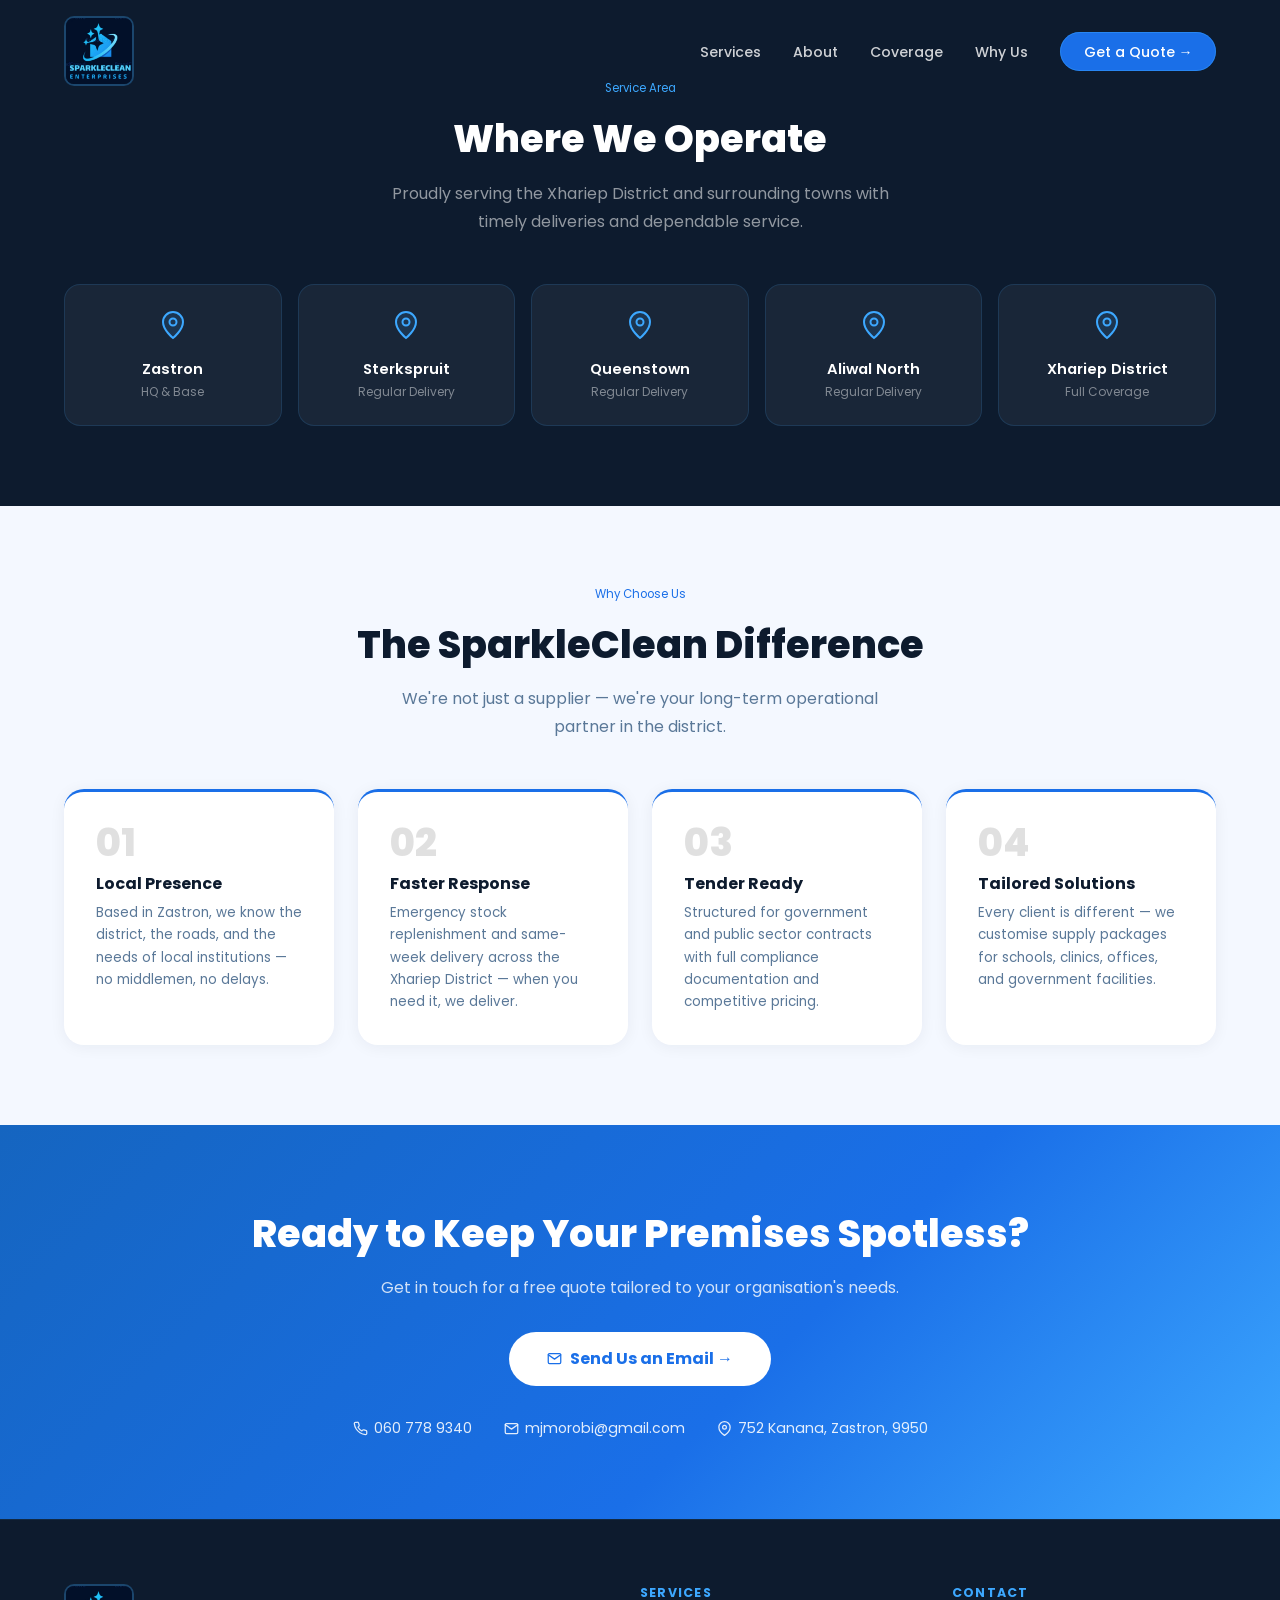
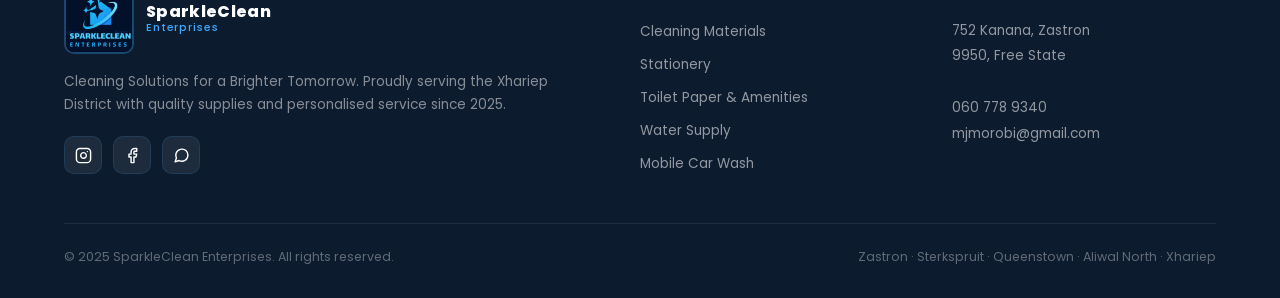
==== coverage.html @ 97148127 "update" ====
<!DOCTYPE html>
<html lang="en">
<head>
<meta charset="UTF-8"/>
<meta name="viewport" content="width=device-width, initial-scale=1.0"/>
<title>SparkleClean Enterprises – Cleaning Solutions for a Brighter Tomorrow</title>
<link href="https://fonts.googleapis.com/css2?family=Poppins:wght@300;400;500;600;700;800&display=swap" rel="stylesheet"/>
<link rel="stylesheet" href="styles.css">

</head>
<body>

<!-- ═══════════════ MODAL OVERLAY ═══════════════ -->
<div class="modal-overlay" id="modalOverlay" role="dialog" aria-modal="true" aria-labelledby="modalTitle">
  <div class="modal" id="modal">
    <div class="modal-header">
      <div class="modal-header-left">
        <p class="modal-eyebrow" id="modalEyebrow">Service Details</p>
        <h3 class="modal-title" id="modalTitle">Loading…</h3>
      </div>
      <button class="modal-close" id="modalClose" aria-label="Close">
        <svg width="16" height="16" viewBox="0 0 24 24" fill="none" stroke="currentColor" stroke-width="2.5" stroke-linecap="round"><line x1="18" y1="6" x2="6" y2="18"/><line x1="6" y1="6" x2="18" y2="18"/></svg>
      </button>
    </div>
    <p class="modal-desc" id="modalDesc"></p>
    <p class="product-list-label" id="modalProductLabel">Products Available</p>
    <div class="product-grid" id="modalProductGrid"></div>
    <div class="modal-cta">
      <p>Need a custom quote or bulk order? We'll match your requirements.</p>
      <a href="#contact" id="modalCtaLink">Get a Quote →</a>
    </div>
  </div>
</div>

<!-- ═══════════════ NAV ═══════════════ -->
<nav id="nav">
  <a href="#" class="logo">
    <img src="images/logo.png" alt="SparkleClean Enterprises Logo" class="logo-img" onerror="this.style.display='none'; this.nextElementSibling.style.display='flex';"/>
   </div>
  </a>
  <ul class="nav-links" id="navLinks">
    <li><a href="index.html#services">Services</a></li>
    <li><a href="index.html#about">About</a></li>
    <li><a href="coverage.html">Coverage</a></li>
    <li><a href="coverage.html#why">Why Us</a></li>
    <li><a href="#contact" class="nav-cta">Get a Quote →</a></li>
  </ul>
  <div class="hamburger" id="hamburger"><span></span><span></span><span></span></div>
</nav>


<!-- ═══════════════ COVERAGE ═══════════════ -->
<section id="coverage">
  <div class="center fade-up">
    <p class="section-eyebrow">Service Area</p>
    <h2>Where We Operate</h2>
    <p class="section-lead">Proudly serving the Xhariep District and surrounding towns with timely deliveries and dependable service.</p>
  </div>
  <div class="coverage-grid">
    <div class="coverage-card">
      <svg viewBox="0 0 32 32" fill="none" stroke="#3DA8FF" stroke-width="2" stroke-linecap="round" xmlns="http://www.w3.org/2000/svg"><path d="M16 3C10.5 3 6 7.5 6 13c0 8 10 16 10 16s10-8 10-16c0-5.5-4.5-10-10-10z" fill="rgba(61,168,255,0.12)"/><circle cx="16" cy="13" r="3.5"/></svg>
      <h4>Zastron</h4><p>HQ & Base</p>
    </div>
    <div class="coverage-card">
      <svg viewBox="0 0 32 32" fill="none" stroke="#3DA8FF" stroke-width="2" stroke-linecap="round" xmlns="http://www.w3.org/2000/svg"><path d="M16 3C10.5 3 6 7.5 6 13c0 8 10 16 10 16s10-8 10-16c0-5.5-4.5-10-10-10z" fill="rgba(61,168,255,0.12)"/><circle cx="16" cy="13" r="3.5"/></svg>
      <h4>Sterkspruit</h4><p>Regular Delivery</p>
    </div>
    <div class="coverage-card">
      <svg viewBox="0 0 32 32" fill="none" stroke="#3DA8FF" stroke-width="2" stroke-linecap="round" xmlns="http://www.w3.org/2000/svg"><path d="M16 3C10.5 3 6 7.5 6 13c0 8 10 16 10 16s10-8 10-16c0-5.5-4.5-10-10-10z" fill="rgba(61,168,255,0.12)"/><circle cx="16" cy="13" r="3.5"/></svg>
      <h4>Queenstown</h4><p>Regular Delivery</p>
    </div>
    <div class="coverage-card">
      <svg viewBox="0 0 32 32" fill="none" stroke="#3DA8FF" stroke-width="2" stroke-linecap="round" xmlns="http://www.w3.org/2000/svg"><path d="M16 3C10.5 3 6 7.5 6 13c0 8 10 16 10 16s10-8 10-16c0-5.5-4.5-10-10-10z" fill="rgba(61,168,255,0.12)"/><circle cx="16" cy="13" r="3.5"/></svg>
      <h4>Aliwal North</h4><p>Regular Delivery</p>
    </div>
    <div class="coverage-card">
      <svg viewBox="0 0 32 32" fill="none" stroke="#3DA8FF" stroke-width="2" stroke-linecap="round" xmlns="http://www.w3.org/2000/svg"><path d="M16 3C10.5 3 6 7.5 6 13c0 8 10 16 10 16s10-8 10-16c0-5.5-4.5-10-10-10z" fill="rgba(61,168,255,0.12)"/><circle cx="16" cy="13" r="3.5"/></svg>
      <h4>Xhariep District</h4><p>Full Coverage</p>
    </div>
  </div>
</section>


<!-- ═══════════════ WHY US ═══════════════ -->
<section id="why">
  <div class="center fade-up">
    <p class="section-eyebrow">Why Choose Us</p>
    <h2>The SparkleClean Difference</h2>
    <p class="section-lead">We're not just a supplier — we're your long-term operational partner in the district.</p>
  </div>
  <div class="why-grid">
    <div class="why-card"><div class="why-num">01</div><h3>Local Presence</h3><p>Based in Zastron, we know the district, the roads, and the needs of local institutions — no middlemen, no delays.</p></div>
    <div class="why-card"><div class="why-num">02</div><h3>Faster Response</h3><p>Emergency stock replenishment and same-week delivery across the Xhariep District — when you need it, we deliver.</p></div>
    <div class="why-card"><div class="why-num">03</div><h3>Tender Ready</h3><p>Structured for government and public sector contracts with full compliance documentation and competitive pricing.</p></div>
    <div class="why-card"><div class="why-num">04</div><h3>Tailored Solutions</h3><p>Every client is different — we customise supply packages for schools, clinics, offices, and government facilities.</p></div>
  </div>
</section>


<!-- ═══════════════ CTA BAND ═══════════════ -->
<div class="cta-band" id="contact">
  <h2>Ready to Keep Your Premises Spotless?</h2>
  <p>Get in touch for a free quote tailored to your organisation's needs.</p>
  <a href="mailto:mjmorobi@gmail.com" class="btn-white">      <svg width="15" height="15" viewBox="0 0 24 24" fill="none" stroke="currentColor" stroke-width="2" stroke-linecap="round" stroke-linejoin="round"><path d="M4 4h16c1.1 0 2 .9 2 2v12c0 1.1-.9 2-2 2H4c-1.1 0-2-.9-2-2V6c0-1.1.9-2 2-2z"/><polyline points="22,6 12,13 2,6"/></svg>
 Send Us an Email →</a>
  <div class="cta-contacts">
    <div class="cta-contact">
      <svg width="15" height="15" viewBox="0 0 24 24" fill="none" stroke="currentColor" stroke-width="2" stroke-linecap="round" stroke-linejoin="round"><path d="M22 16.92v3a2 2 0 01-2.18 2 19.79 19.79 0 01-8.63-3.07 19.5 19.5 0 01-6-6 19.79 19.79 0 01-3.07-8.67A2 2 0 014.11 2h3a2 2 0 012 1.72 12.84 12.84 0 00.7 2.81 2 2 0 01-.45 2.11L8.09 9.91a16 16 0 006 6l1.27-1.27a2 2 0 012.11-.45 12.84 12.84 0 002.81.7A2 2 0 0122 16.92z"/></svg>
      060 778 9340
    </div>
    <div class="cta-contact">
      <svg width="15" height="15" viewBox="0 0 24 24" fill="none" stroke="currentColor" stroke-width="2" stroke-linecap="round" stroke-linejoin="round"><path d="M4 4h16c1.1 0 2 .9 2 2v12c0 1.1-.9 2-2 2H4c-1.1 0-2-.9-2-2V6c0-1.1.9-2 2-2z"/><polyline points="22,6 12,13 2,6"/></svg>
      mjmorobi@gmail.com
    </div>
    <div class="cta-contact">
      <svg width="15" height="15" viewBox="0 0 24 24" fill="none" stroke="currentColor" stroke-width="2" stroke-linecap="round" stroke-linejoin="round"><path d="M21 10c0 7-9 13-9 13s-9-6-9-13a9 9 0 0118 0z"/><circle cx="12" cy="10" r="3"/></svg>
      752 Kanana, Zastron, 9950
    </div>
  </div>
</div>


<!-- ═══════════════ FOOTER ═══════════════ -->
<footer>
  <div class="footer-grid">
    <div class="footer-brand">
      <a href="#" class="logo">
        <img src="images/logo.png" alt="SparkleClean" class="logo-img" onerror="this.style.display='none'"/>
        <div class="logo-text">SparkleClean<span>Enterprises</span></div>
      </a>
      <p>Cleaning Solutions for a Brighter Tomorrow. Proudly serving the Xhariep District with quality supplies and personalised service since 2025.</p>
      <div class="socials">
        <a href="https://www.instagram.com/sparklecleansa/" target="_blank" rel="noopener" class="social-link" aria-label="Instagram">
          <svg viewBox="0 0 24 24" fill="none" stroke="white" stroke-width="2" stroke-linecap="round" stroke-linejoin="round"><rect x="2" y="2" width="20" height="20" rx="5" ry="5"/><path d="M16 11.37A4 4 0 1112.63 8 4 4 0 0116 11.37z"/><line x1="17.5" y1="6.5" x2="17.51" y2="6.5"/></svg>
        </a>
        <a href="https://www.facebook.com/profile.php?id=61588745623672" target="_blank" rel="noopener" class="social-link" aria-label="Facebook">
          <svg viewBox="0 0 24 24" fill="none" stroke="white" stroke-width="2" stroke-linecap="round" stroke-linejoin="round"><path d="M18 2h-3a5 5 0 00-5 5v3H7v4h3v8h4v-8h3l1-4h-4V7a1 1 0 011-1h3z"/></svg>
        </a>
        <a href="https://wa.me/27607789340" target="_blank" rel="noopener" class="social-link" aria-label="WhatsApp">
          <svg viewBox="0 0 24 24" fill="none" stroke="white" stroke-width="2" stroke-linecap="round" stroke-linejoin="round"><path d="M21 11.5a8.38 8.38 0 01-.9 3.8 8.5 8.5 0 01-7.6 4.7 8.38 8.38 0 01-3.8-.9L3 21l1.9-5.7a8.38 8.38 0 01-.9-3.8 8.5 8.5 0 014.7-7.6 8.38 8.38 0 013.8-.9h.5a8.48 8.48 0 018 8v.5z"/></svg>
        </a>
      </div>
    </div>

    <div class="footer-col">
      <h4>Services</h4>
      <ul>
        <li><a href="#services">Cleaning Materials</a></li>
        <li><a href="#services">Stationery</a></li>
        <li><a href="#services">Toilet Paper & Amenities</a></li>
        <li><a href="#services">Water Supply</a></li>
        <li><a href="#services">Mobile Car Wash</a></li>
      </ul>
    </div>

    <div class="footer-col">
      <h4>Contact</h4>
      <address>
        752 Kanana, Zastron<br>
        9950, Free State<br><br>
        <a href="tel:+27607789340">060 778 9340</a><br>
        <a href="mailto:mjmorobi@gmail.com">mjmorobi@gmail.com</a>
      </address>
    </div>
  </div>

  <div class="footer-bottom">
    <p>© 2025 SparkleClean Enterprises. All rights reserved.</p>
    <p>Zastron · Sterkspruit · Queenstown · Aliwal North · Xhariep</p>
  </div>
</footer>

<script src="script.js"></script>
</body>
</html>
---- styles.css ----
*, *::before, *::after { box-sizing: border-box; margin: 0; padding: 0; }

  :root {
    --navy:    #0D1B2E;
    --blue:    #1565C0;
    --royal:   #1A6FE8;
    --electric:#3DA8FF;
    --white:   #FFFFFF;
    --offwhite:#F4F8FF;
    --muted:   #5a7898;
  }

  html { scroll-behavior: smooth; }
  body { font-family: 'Poppins', sans-serif; color: var(--navy); background: var(--white); overflow-x: hidden; }

  /* ── NAV ── */
  nav {
    position: fixed; top: 0; left: 0; right: 0; z-index: 100;
    padding: 1rem 5%;
    display: flex; align-items: center; justify-content: space-between;
    transition: background 0.4s, box-shadow 0.4s;
  }
  nav.scrolled { background: var(--navy); box-shadow: 0 2px 24px rgba(0,0,0,0.3); }

  .logo { display: flex; align-items: center; gap: 12px; text-decoration: none; }
  .logo-img {
    width: 70px; height: 70px; border-radius: 10px; object-fit: contain;
    background: var(--navy);
    border: 2px solid rgba(61,168,255,0.3);
  }
  .logo-text { font-size: 1rem; font-weight: 800; color: var(--white); line-height: 1.15; letter-spacing: 0.02em; }
  .logo-text span { display: block; font-size: 0.68rem; font-weight: 500; color: var(--electric); letter-spacing: 0.08em; }

  .nav-links { display: flex; align-items: center; gap: 2rem; list-style: none; }
  .nav-links a { text-decoration: none; font-size: 0.88rem; font-weight: 500; color: rgba(255,255,255,0.8); transition: color 0.2s; }
  .nav-links a:hover { color: var(--electric); }
  .nav-cta {
    background: var(--royal); color: var(--white) !important;
    padding: 0.55rem 1.4rem; border-radius: 50px;
    transition: transform 0.2s, background 0.2s !important;
    border: 1px solid rgba(61,168,255,0.4);
  }
  .nav-cta:hover { transform: translateY(-2px); background: #1457b8 !important; }

  .hamburger { display: none; flex-direction: column; gap: 5px; cursor: pointer; }
  .hamburger span { width: 24px; height: 2px; background: var(--white); border-radius: 2px; }

  /* ── HERO ── */
  .hero {
    min-height: 100vh;
    background: var(--navy);
    display: grid; grid-template-columns: 1fr 1fr; align-items: center;
    padding: 7rem 5% 4rem;
    position: relative; overflow: visible;
    gap: 3rem;
  }
  .hero::before {
    content: '';
    position: absolute; top: -10%; left: -10%;
    width: 70%; height: 120%;
    background: radial-gradient(ellipse at center, rgba(26,111,232,0.18) 0%, transparent 70%);
    pointer-events: none;
  }
  .hero::after {
    content: '';
    position: absolute; bottom: -20%; right: -5%;
    width: 50%; height: 80%;
    background: radial-gradient(ellipse at center, rgba(61,168,255,0.1) 0%, transparent 70%);
    pointer-events: none;
  }

  .hero-content { position: relative; z-index: 2; }
 .hero-divider {
  display: flex;
  align-items: center;
  gap: 12px;
  margin-bottom: 1.5rem;

  font-size: 0.75rem;
  font-weight: 600;
  letter-spacing: 0.15em;
  text-transform: uppercase;
  color: var(--electric);
}

/* Left + Right lines */
.hero-divider::before,
.hero-divider::after {
  content: '';
  flex: 1;
  height: 1px;
  background: linear-gradient(
    to right,
    transparent,
    rgba(61,168,255,0.5),
    transparent
  );
}

  h1 { font-size: clamp(2.2rem, 4.5vw, 3.6rem); font-weight: 800; color: var(--white); line-height: 1.1; margin-bottom: 1.2rem; }
  h1 em { font-style: normal; color: var(--electric); }

  .hero-sub { font-size: 1rem; color: rgba(255,255,255,0.65); line-height: 1.8; margin-bottom: 2rem; max-width: 480px; }

  .hero-btns { display: flex; gap: 1rem; flex-wrap: wrap; }
  .btn-primary {
    display: inline-flex; align-items: center; gap: 8px;
    background: var(--royal); color: var(--white);
    padding: 0.85rem 2rem; border-radius: 50px;
    font-weight: 600; font-size: 0.95rem; text-decoration: none;
    transition: transform 0.2s, background 0.2s, border-color 0.2s;
    border: 1px solid rgba(61,168,255,0.3);
  }
  .btn-primary:hover { transform: translateY(-3px); background: #1457b8; }
  .btn-secondary {
    display: inline-flex; align-items: center; gap: 8px;
    border: 2px solid rgba(255,255,255,0.25); color: var(--white);
    padding: 0.85rem 2rem; border-radius: 50px;
    font-weight: 600; font-size: 0.95rem; text-decoration: none;
    transition: border-color 0.2s, background 0.2s, transform 0.2s;
  }
  .btn-secondary:hover { border-color: var(--electric); background: rgba(61,168,255,0.08); transform: translateY(-2px); }
  .btn-secondary:hover { border-color: var(--electric); background: rgba(61,168,255,0.08); }

  .hero-stats {
    display: flex; gap: 2.5rem; margin-top: 3rem;
    padding-top: 2rem; border-top: 1px solid rgba(255,255,255,0.1);
  }
  .stat-num { font-size: 1.8rem; font-weight: 800; color: var(--electric); }
  .stat-label { font-size: 0.75rem; color: rgba(255,255,255,0.5); margin-top: 2px; }

  .hero-image-slot {
    position: relative; z-index: 2;
    border-radius: 24px; overflow: hidden;
    aspect-ratio: 4/5;
    background: rgba(26,111,232,0.1);
    border: none;
    display: flex; flex-direction: column; align-items: center; justify-content: center;
    gap: 1rem;
    animation: float 5s ease-in-out infinite;
  }
  @keyframes float { 0%,100%{transform:translateY(0)} 50%{transform:translateY(-10px)} }
  .hero-image-slot {
  position: relative; z-index: 2;
  width: 420px; height: 420px;
  border-radius: 50%;
  overflow: hidden;
  border: 6px solid rgba(61,168,255,0.25);
  box-shadow: 0 0 0 16px rgba(61,168,255,0.07);
  justify-self: center;
  align-self: center;
}
.hero-image-slot img {
  width: 100%; height: 100%; object-fit: cover; display: block;
}
  .placeholder-label {
    text-align: center; color: rgba(61,168,255,0.7);
    font-size: 0.78rem; font-weight: 600; letter-spacing: 0.08em; text-transform: uppercase;
  }
  .placeholder-icon { opacity: 0.4; }

  .wave { display: block; width: 100%; line-height: 0;}
.hero-wave {
  position: absolute;
  bottom: -1px;
  left: 0;
  width: 100%;
  height: 150px;
  z-index: 3;

}

  section { padding: 5rem 5%; }
.section-eyebrow {
  font-size: 0.72rem;
  color: var(--royal);
  margin-bottom: 0.8rem;
}
  h2 { font-size: clamp(1.8rem, 3vw, 2.5rem); font-weight: 800; color: var(--navy); margin-bottom: 0.8rem; }
  .section-lead { font-size: 1rem; color: var(--muted); line-height: 1.75; max-width: 540px; }
  .center { text-align: center; }
  .center .section-lead { margin-inline: auto; }

  /* ── SERVICES ── */
  #services { background: var(--offwhite); }
  .services-grid { display: grid; grid-template-columns: repeat(auto-fit, minmax(280px, 1fr)); gap: 1.5rem; margin-top: 3rem; }
  .service-card {
    background: var(--white); border-radius: 20px; padding: 2rem;
    box-shadow: 0 2px 20px rgba(13,27,46,0.06);
    transition: transform 0.3s, box-shadow 0.3s;
    opacity: 0; transform: translateY(30px);
    border: 1px solid rgba(26,111,232,0.08);
    display: flex; flex-direction: column;
  }
  .service-card.visible { animation: fadeUp 0.55s forwards; }
  @keyframes fadeUp { to { opacity:1; transform:translateY(0); } }
  .service-card:hover { transform: translateY(-6px); box-shadow: 0 12px 36px rgba(26,111,232,0.12); }

  .svc-img {
    width: 100%; aspect-ratio: 16/9; border-radius: 12px; overflow: hidden;
    background: rgba(26,111,232,0.07);
    border: none;
    display: flex; flex-direction: column; align-items: center; justify-content: center;
    margin-bottom: 1.2rem; gap: 0.5rem;
  }
  .svc-img img { width: 100%; height: 100%; object-fit: cover; display: block; }
  .svc-img img[src=""] , .svc-img img:not([src]) { display: none; }
  .svc-img-label { font-size: 0.7rem; color: rgba(26,111,232,0.5); font-weight: 600; letter-spacing: 0.08em; text-transform: uppercase; }

  .svc-icon {
    width: 48px; height: 48px; border-radius: 12px;
    background: linear-gradient(135deg, rgba(26,111,232,0.12), rgba(61,168,255,0.18));
    display: flex; align-items: center; justify-content: center;
    margin-bottom: 0.8rem;
  }
  .svc-icon svg { width: 24px; height: 24px; }
  .service-card h3 { font-size: 1rem; font-weight: 700; color: var(--navy); margin-bottom: 0.4rem; }
  .service-card p { font-size: 0.85rem; color: var(--muted); line-height: 1.65; }

  /* ── READ MORE BUTTON ── */
  .svc-card-body { flex: 1; display: flex; flex-direction: column; }
  .svc-card-body p { flex: 1; }
  .read-more-btn {
    display: inline-flex; align-items: center; gap: 6px;
    margin-top: 1.2rem;
    background: none;
    border: 1.5px solid rgba(26,111,232,0.25);
    color: var(--royal);
    font-family: 'Poppins', sans-serif;
    font-size: 0.8rem; font-weight: 600;
    padding: 0.5rem 1.1rem; border-radius: 50px;
    cursor: pointer;
    transition: background 0.2s, border-color 0.2s, color 0.2s, transform 0.2s;
    align-self: flex-start;
  }
  .read-more-btn:hover {
    background: var(--royal); color: var(--white);
    border-color: var(--royal); transform: translateY(-1px);
  }
  .read-more-btn svg { transition: transform 0.2s; }
  .read-more-btn:hover svg { transform: translateX(3px); }

  /* ── MODAL OVERLAY ── */
  .modal-overlay {
    position: fixed; inset: 0; z-index: 200;
    background: rgba(13,27,46,0.72);
    backdrop-filter: blur(6px);
    display: flex; align-items: center; justify-content: center;
    padding: 1.5rem;
    opacity: 0; pointer-events: none;
    transition: opacity 0.25s ease;
  }
  .modal-overlay.open { opacity: 1; pointer-events: all; }

  .modal {
    background: var(--white);
    border-radius: 24px;
    padding: 2.5rem;
    max-width: 640px; width: 100%;
    max-height: 85vh;
    overflow-y: auto;
    position: relative;
    transform: translateY(24px) scale(0.97);
    transition: transform 0.28s cubic-bezier(0.34,1.56,0.64,1);
    box-shadow: 0 32px 80px rgba(13,27,46,0.25);
  }
  .modal-overlay.open .modal { transform: translateY(0) scale(1); }

  .modal-header {
    display: flex; align-items: flex-start; justify-content: space-between;
    gap: 1rem; margin-bottom: 1.5rem;
    padding-bottom: 1.2rem;
    border-bottom: 1px solid rgba(26,111,232,0.1);
  }
  .modal-header-left { display: flex; flex-direction: column; gap: 4px; }
  .modal-eyebrow {
  font-size: 0.68rem;
  letter-spacing: 0.12em;
  color: var(--royal);
  margin-bottom: 0.6rem;
}
  .modal-title { font-size: 1.25rem; font-weight: 800; color: var(--navy); }

  .modal-close {
    background: rgba(26,111,232,0.07); border: none; cursor: pointer;
    width: 36px; height: 36px; border-radius: 10px;
    display: flex; align-items: center; justify-content: center;
    color: var(--muted); flex-shrink: 0;
    transition: background 0.2s, color 0.2s;
  }
  .modal-close:hover { background: var(--royal); color: var(--white); }

  .modal-desc {
    font-size: 0.875rem; color: var(--muted); line-height: 1.7;
    margin-bottom: 1.5rem;
  }

  /* Product list grid */
  .product-list-label {
    font-size: 0.7rem; font-weight: 700; letter-spacing: 0.12em;
    text-transform: uppercase; color: var(--royal);
    margin-bottom: 0.75rem;
  }
  .product-grid {
    display: grid;
    grid-template-columns: 1fr 1fr;
    gap: 0.45rem 1rem;
    margin-bottom: 1.8rem;
  }
  .product-item {
    display: flex; align-items: flex-start; gap: 8px;
    font-size: 0.8rem; color: var(--navy); line-height: 1.45;
    padding: 0.55rem 0.75rem;
    background: var(--offwhite);
    border-radius: 8px;
    border: 1px solid rgba(26,111,232,0.07);
    transition: border-color 0.15s, background 0.15s;
  }
  .product-item:hover { border-color: rgba(26,111,232,0.22); background: rgba(26,111,232,0.04); }
 .product-dot {
  min-width: 22px; height: 22px; border-radius: 50%;
  background: var(--royal); color: #fff;
  font-size: 0.65rem; font-weight: 800;
  display: flex; align-items: center; justify-content: center;
  margin-top: 1px; flex-shrink: 0;
}

  .modal-cta {
    display: flex; align-items: center; gap: 1rem; flex-wrap: wrap;
    padding-top: 1.2rem;
    border-top: 1px solid rgba(26,111,232,0.08);
  }
  .modal-cta p { font-size: 0.82rem; color: var(--muted); flex: 1; min-width: 180px; }
  .modal-cta a {
    display: inline-flex; align-items: center; gap: 6px;
    background: var(--royal); color: var(--white);
    padding: 0.6rem 1.4rem; border-radius: 50px;
    font-size: 0.82rem; font-weight: 600; text-decoration: none;
    transition: transform 0.2s, background 0.2s;
    white-space: nowrap;
  }
  .modal-cta a:hover { transform: translateY(-2px); background: #1457b8; }

  /* Scrollbar for modal */
  .modal::-webkit-scrollbar { width: 5px; }
  .modal::-webkit-scrollbar-track { background: transparent; }
  .modal::-webkit-scrollbar-thumb { background: rgba(26,111,232,0.2); border-radius: 3px; }

  /* ── ABOUT ── */
  #about { background: var(--white); }
  .about-grid { display: grid; grid-template-columns: 1fr 1fr; gap: 5rem; align-items: center; }

  .about-img-slot {
    position: relative;
    border-radius: 24px; overflow: visible;
  }
  .about-img-box {
    border-radius: 24px; overflow: hidden;
    background: rgba(26,111,232,0.07);
    border: none;
    aspect-ratio: 4/5;
    display: flex; flex-direction: column; align-items: center; justify-content: center;
    gap: 1rem;
  }
  .about-img-box img { width: 100%; height: 100%; object-fit: cover; display: block; }
  .about-badge {
    position: absolute; bottom: -1.5rem; right: -1.5rem;
    background: var(--royal); color: var(--white);
    border-radius: 16px; padding: 1.2rem 1.5rem;
    box-shadow: 0 8px 28px rgba(26,111,232,0.4); text-align: center;
  }
  .about-badge strong { display: block; font-size: 1.8rem; font-weight: 800; }
  .about-badge span { font-size: 0.75rem; opacity: 0.85; }
  .about-list { list-style: none; margin-top: 1.5rem; display: flex; flex-direction: column; gap: 0.8rem; }
  .about-list li { display: flex; align-items: flex-start; gap: 10px; font-size: 0.88rem; color: var(--muted); }
  .check {
    min-width: 22px; height: 22px; border-radius: 50%;
    background: var(--royal); color: var(--white);
    font-size: 0.65rem; font-weight: 800;
    display: flex; align-items: center; justify-content: center;
    margin-top: 1px; flex-shrink: 0;
  }

  .star-letter {
  position: relative;
  display: inline-block;
}
.star-letter::before {
  content: '✦';
  position: absolute;
  top: -0.55em;
  left: 50%;
  transform: translateX(-50%);
  font-size: 0.45em;
  color: var(--electric);
  line-height: 1;
}



  /* ── COVERAGE ── */
  #coverage { background: var(--navy); }
  #coverage h2 { color: var(--white); }
  #coverage .section-eyebrow {
  color: var(--electric);
}

#coverage .divider-eyebrow::before,
#coverage .divider-eyebrow::after {
  background: linear-gradient(
    to right,
    transparent,
    rgba(61,168,255,0.6),
    transparent
  );
}
  #coverage .section-lead { color: rgba(255,255,255,0.55); }
  .coverage-grid { display: grid; grid-template-columns: repeat(auto-fit, minmax(175px, 1fr)); gap: 1rem; margin-top: 3rem; }
  .coverage-card {
    background: rgba(255,255,255,0.05); border: 1px solid rgba(61,168,255,0.15);
    border-radius: 16px; padding: 1.5rem; text-align: center;
    transition: background 0.3s, transform 0.3s;
    opacity: 0; transform: translateY(20px);
  }
  .coverage-card.visible { animation: fadeUp 0.5s forwards; }
  .coverage-card:hover { background: rgba(26,111,232,0.15); transform: translateY(-4px); }
  .coverage-card svg { width: 32px; height: 32px; margin-bottom: 0.7rem; }
  .coverage-card h4 { color: var(--white); font-size: 0.92rem; font-weight: 600; }
  .coverage-card p { color: rgba(255,255,255,0.45); font-size: 0.75rem; margin-top: 3px; }

  /* ── WHY US ── */
  #why { background: var(--offwhite); }
  .why-grid { display: grid; grid-template-columns: repeat(auto-fit, minmax(230px, 1fr)); gap: 1.5rem; margin-top: 3rem; }
  .why-card {
    background: var(--white); border-radius: 20px; padding: 2rem;
    box-shadow: 0 2px 16px rgba(13,27,46,0.06);
    transition: transform 0.3s;
    opacity: 0; transform: translateY(30px);
    border-top: 3px solid var(--royal);
  }
  .why-card.visible { animation: fadeUp 0.5s forwards; }
  .why-card:hover { transform: translateY(-4px); }
  .why-num { font-size: 2.4rem; font-weight: 800; color: rgba(0, 0, 0, 0.12); line-height: 1; margin-bottom: 0.5rem; }
  .why-card h3 { font-size: 1rem; font-weight: 700; color: var(--navy); margin-bottom: 0.4rem; }
  .why-card p { font-size: 0.84rem; color: var(--muted); line-height: 1.65; }

  /* ── CTA BAND ── */
  .cta-band {
    background: linear-gradient(135deg, var(--blue) 0%, var(--royal) 60%, var(--electric) 100%);
    padding: 5rem 5%; text-align: center;
  }
  .cta-band h2 { color: var(--white); margin-bottom: 0.8rem; }
  .cta-band p { color: rgba(255,255,255,0.8); font-size: 1rem; margin-bottom: 2rem; }
  .btn-white {
    display: inline-flex; align-items: center; gap: 8px;
    background: var(--white); color: var(--royal);
    padding: 0.9rem 2.4rem; border-radius: 50px;
    font-weight: 700; font-size: 1rem; text-decoration: none;
    transition: transform 0.2s, background 0.2s;
  }
  .btn-white:hover { transform: translateY(-3px); background: #f3f7ff; }
  .cta-contacts { display: flex; justify-content: center; gap: 2rem; flex-wrap: wrap; margin-top: 2rem; }
  .cta-contact { color: rgba(255,255,255,0.88); font-size: 0.88rem; display: flex; align-items: center; gap: 6px; }

  /* ── FOOTER ── */
  footer { background: var(--navy); color: var(--white); padding: 4rem 5% 2rem; border-top: 1px solid rgba(61,168,255,0.1); }
  .footer-grid { display: grid; grid-template-columns: 2fr 1fr 1fr; gap: 3rem; margin-bottom: 3rem; }
  .footer-brand p { color: rgba(255,255,255,0.5); font-size: 0.85rem; line-height: 1.75; margin-top: 1rem; }
  .footer-col h4 { font-size: 0.78rem; font-weight: 700; color: var(--electric); margin-bottom: 1rem; letter-spacing: 0.1em; text-transform: uppercase; }
  .footer-col ul { list-style: none; display: flex; flex-direction: column; gap: 0.5rem; }
  .footer-col ul li a { color: rgba(255,255,255,0.55); text-decoration: none; font-size: 0.85rem; transition: color 0.2s; }
  .footer-col ul li a:hover { color: var(--electric); }
  .footer-col address { font-style: normal; color: rgba(255,255,255,0.55); font-size: 0.85rem; line-height: 1.9; }
  .footer-col address a { color: rgba(255,255,255,0.55); text-decoration: none; }
  .footer-col address a:hover { color: var(--electric); }
  .socials { display: flex; gap: 0.7rem; margin-top: 1.2rem; }
  .social-link {
    width: 38px; height: 38px; border-radius: 10px;
    background: rgba(255,255,255,0.07); border: 1px solid rgba(61,168,255,0.15);
    display: flex; align-items: center; justify-content: center;
    transition: background 0.2s, transform 0.2s; text-decoration: none;
  }
  .social-link:hover { background: var(--royal); transform: translateY(-3px); }
  .social-link svg { width: 17px; height: 17px; }
  .footer-bottom { border-top: 1px solid rgba(255,255,255,0.08); padding-top: 1.5rem; display: flex; justify-content: space-between; align-items: center; flex-wrap: wrap; gap: 1rem; }
  .footer-bottom p { color: rgba(255,255,255,0.35); font-size: 0.78rem; }

  .fade-up { opacity: 0; transform: translateY(40px); transition: opacity 0.7s ease, transform 0.7s ease; }
  .fade-up.visible { opacity: 1; transform: translateY(0); }

  .ph-icon { color: rgba(26,111,232,0.3); }

  /* ── MOBILE ── */
  @media (max-width: 900px) {
    .hero { grid-template-columns: 1fr; padding-top: 6rem; }
    .hero-image-slot {
  width: 260px; height: 260px;
  justify-self: center;
}
    .about-grid { grid-template-columns: 1fr; gap: 4rem; }
    .about-badge { bottom: 1rem; right: 1rem; }
    .footer-grid { grid-template-columns: 1fr 1fr; }
    .nav-links { display: none; flex-direction: column; position: fixed; top: 68px; left: 0; right: 0; background: var(--navy); padding: 2rem; gap: 1.5rem; box-shadow: 0 10px 30px rgba(0,0,0,0.3); border-top: 1px solid rgba(61,168,255,0.15); }
    .nav-links.open { display: flex; }
    .hamburger { display: flex; }
    .product-grid { grid-template-columns: 1fr; }
    .modal { padding: 1.8rem; }
  }
  @media (max-width: 600px) {
    .footer-grid { grid-template-columns: 1fr; }
    .hero-stats { gap: 1.5rem; }
    .cta-contacts { flex-direction: column; align-items: center; gap: 0.8rem; }
  }
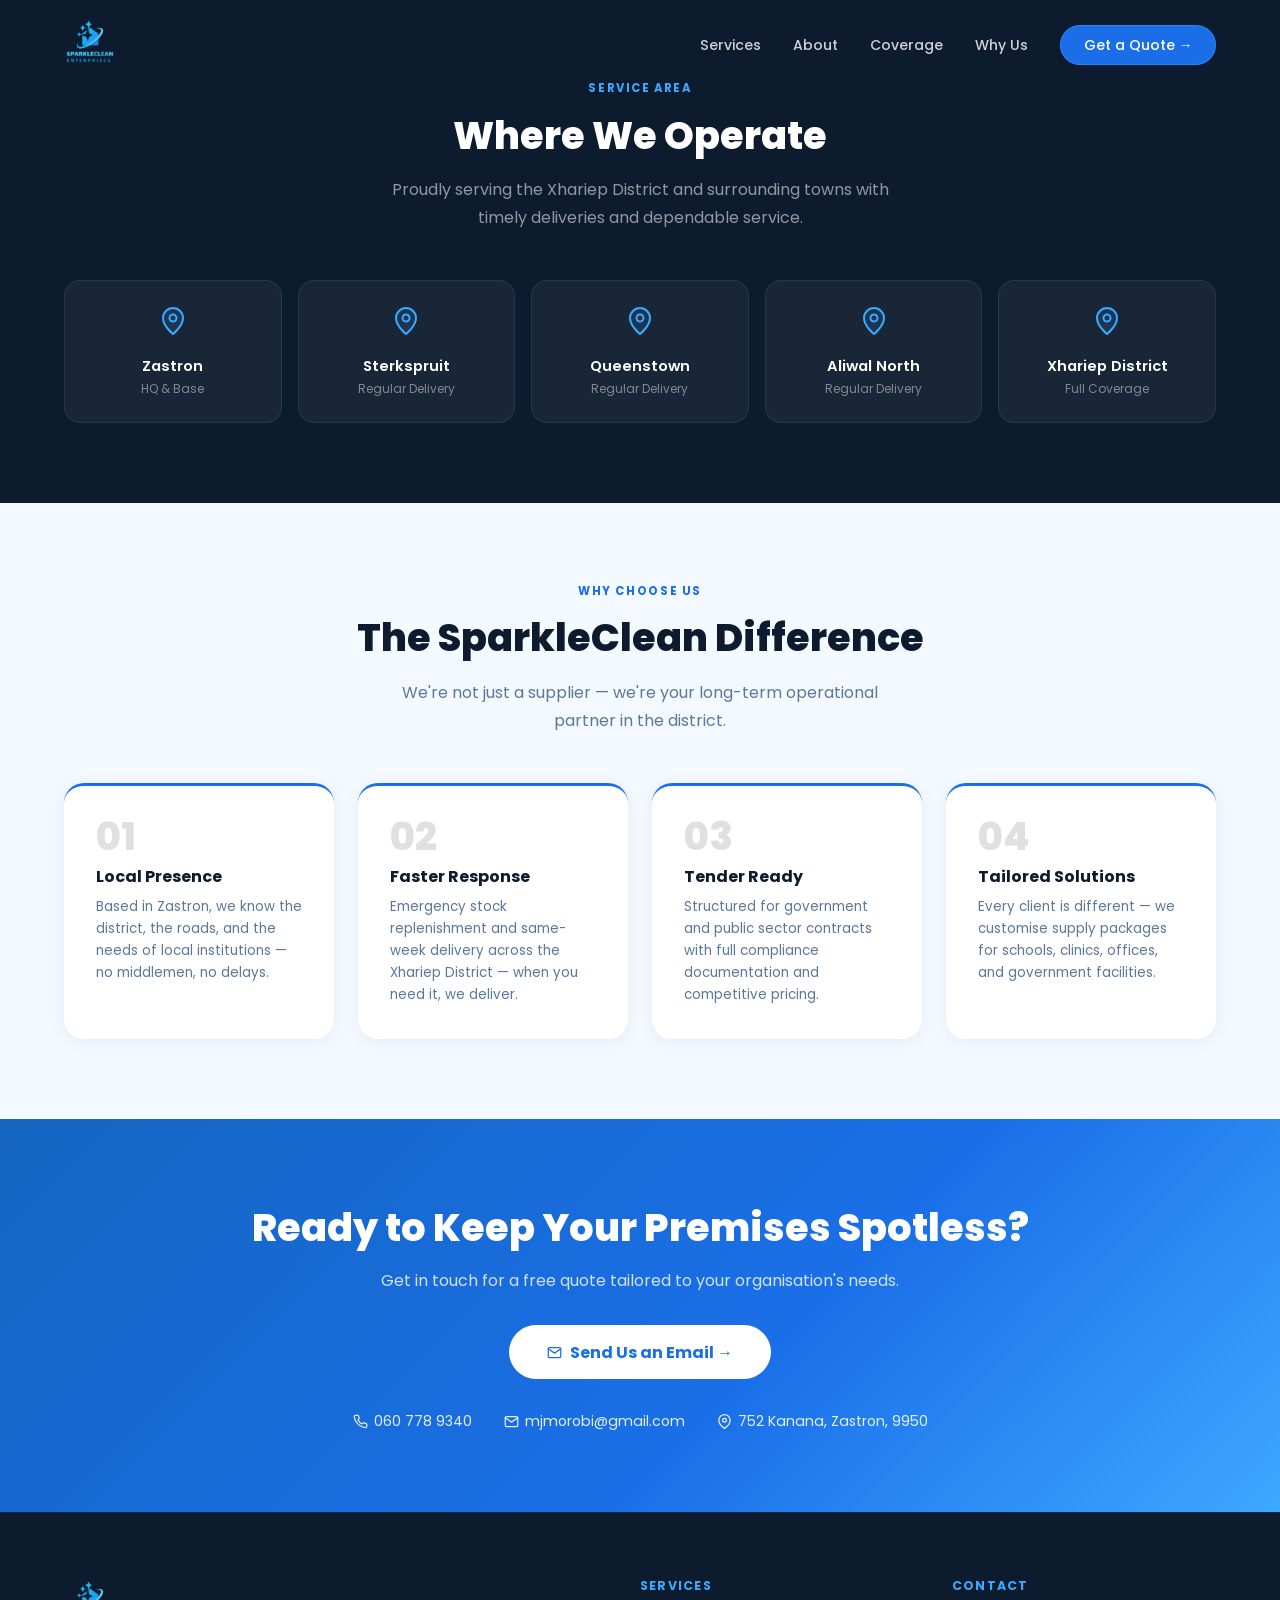
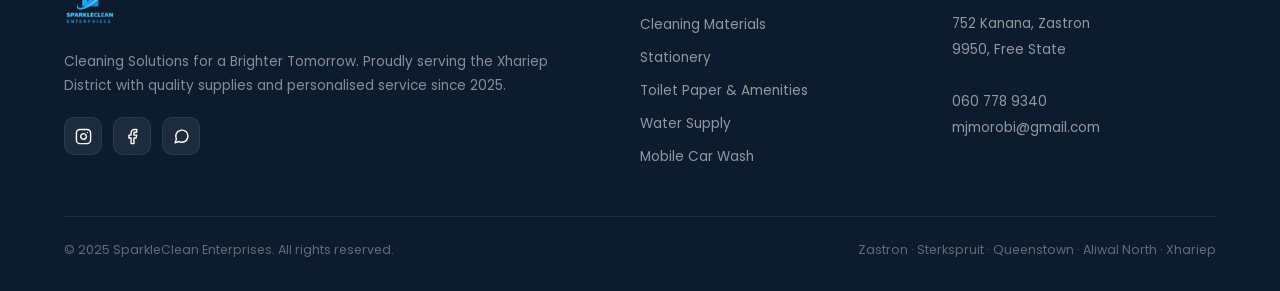
==== commit 95f1b66c: "update" ====
--- a/coverage.html
+++ b/coverage.html
@@ -126,7 +126,6 @@
     <div class="footer-brand">
       <a href="#" class="logo">
         <img src="images/logo.png" alt="SparkleClean" class="logo-img" onerror="this.style.display='none'"/>
-        <div class="logo-text">SparkleClean<span>Enterprises</span></div>
       </a>
       <p>Cleaning Solutions for a Brighter Tomorrow. Proudly serving the Xhariep District with quality supplies and personalised service since 2025.</p>
       <div class="socials">
--- a/styles.css
+++ b/styles.css
@@ -21,16 +21,16 @@
     display: flex; align-items: center; justify-content: space-between;
     transition: background 0.4s, box-shadow 0.4s;
   }
-  nav.scrolled { background: var(--navy); box-shadow: 0 2px 24px rgba(0,0,0,0.3); }
-
-  .logo { display: flex; align-items: center; gap: 12px; text-decoration: none; }
+  nav.scrolled { background: rgba(13, 27, 46); }
+
+  .logo {  align-items: center; gap: 12px; text-decoration: none; }
   .logo-img {
-    width: 70px; height: 70px; border-radius: 10px; object-fit: contain;
-    background: var(--navy);
-    border: 2px solid rgba(61,168,255,0.3);
-  }
-  .logo-text { font-size: 1rem; font-weight: 800; color: var(--white); line-height: 1.15; letter-spacing: 0.02em; }
-  .logo-text span { display: block; font-size: 0.68rem; font-weight: 500; color: var(--electric); letter-spacing: 0.08em; }
+    width: 
+    50px; object-fit: contain;
+    
+    
+  }
+  
 
   .nav-links { display: flex; align-items: center; gap: 2rem; list-style: none; }
   .nav-links a { text-decoration: none; font-size: 0.88rem; font-weight: 500; color: rgba(255,255,255,0.8); transition: color 0.2s; }
@@ -133,7 +133,8 @@
   .hero-image-slot {
     position: relative; z-index: 2;
     border-radius: 24px; overflow: hidden;
-    aspect-ratio: 4/5;
+    aspect-ratio: 4
+    /5;
     background: rgba(26,111,232,0.1);
     border: none;
     display: flex; flex-direction: column; align-items: center; justify-content: center;
@@ -143,7 +144,7 @@
   @keyframes float { 0%,100%{transform:translateY(0)} 50%{transform:translateY(-10px)} }
   .hero-image-slot {
   position: relative; z-index: 2;
-  width: 420px; height: 420px;
+  width: 600px; height: 600px;
   border-radius: 50%;
   overflow: hidden;
   border: 6px solid rgba(61,168,255,0.25);
@@ -172,11 +173,7 @@
 }
 
   section { padding: 5rem 5%; }
-.section-eyebrow {
-  font-size: 0.72rem;
-  color: var(--royal);
-  margin-bottom: 0.8rem;
-}
+  .section-eyebrow { font-size: 0.72rem; font-weight: 700; letter-spacing: 0.14em; text-transform: uppercase; color: var(--royal); margin-bottom: 0.6rem; }
   h2 { font-size: clamp(1.8rem, 3vw, 2.5rem); font-weight: 800; color: var(--navy); margin-bottom: 0.8rem; }
   .section-lead { font-size: 1rem; color: var(--muted); line-height: 1.75; max-width: 540px; }
   .center { text-align: center; }
@@ -275,11 +272,9 @@
   }
   .modal-header-left { display: flex; flex-direction: column; gap: 4px; }
   .modal-eyebrow {
-  font-size: 0.68rem;
-  letter-spacing: 0.12em;
-  color: var(--royal);
-  margin-bottom: 0.6rem;
-}
+    font-size: 0.68rem; font-weight: 700; letter-spacing: 0.12em;
+    text-transform: uppercase; color: var(--royal);
+  }
   .modal-title { font-size: 1.25rem; font-weight: 800; color: var(--navy); }
 
   .modal-close {
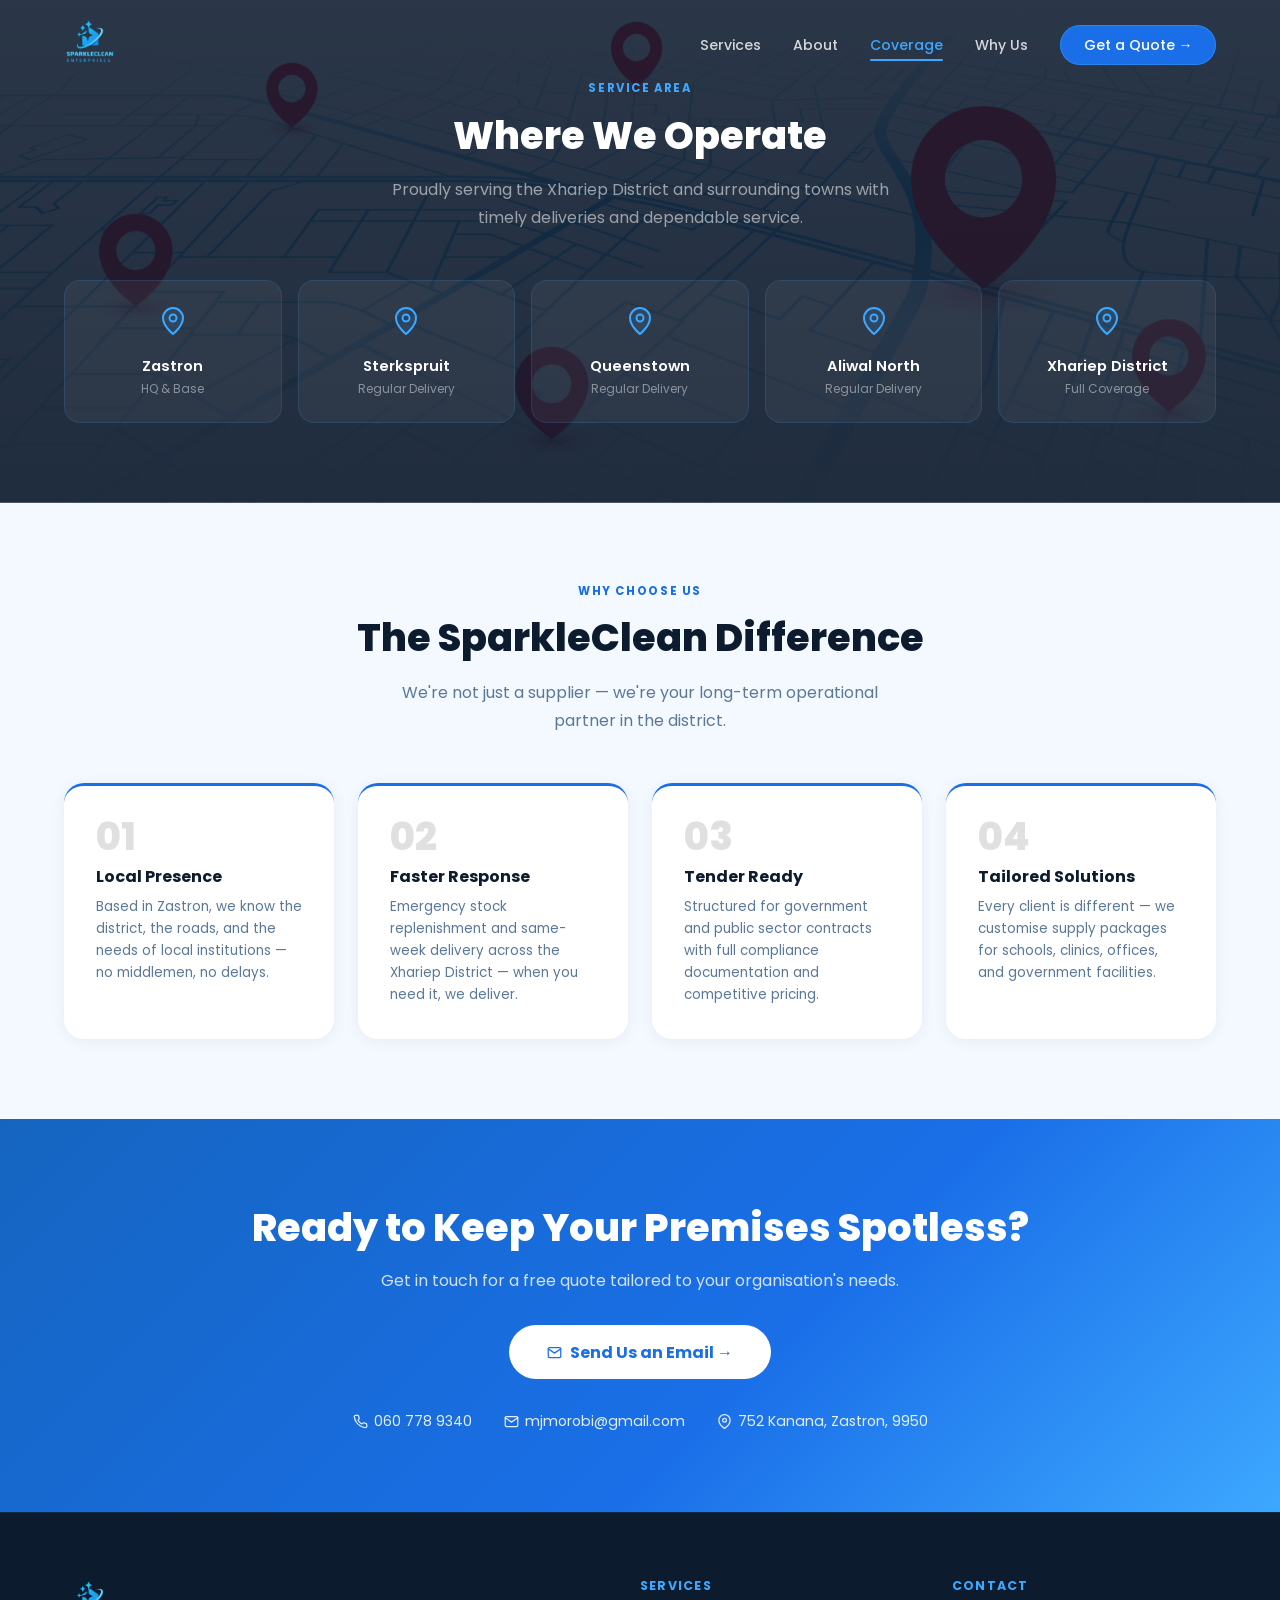
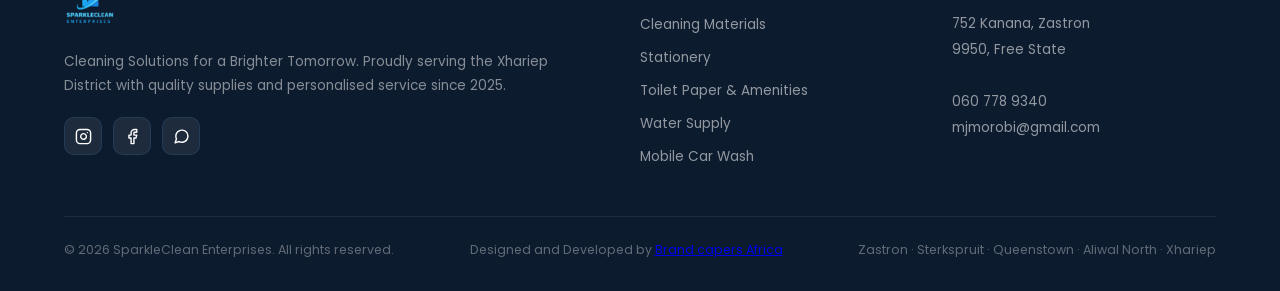
==== commit 444acae4: "update" ====
--- a/coverage.html
+++ b/coverage.html
@@ -41,8 +41,8 @@
   <ul class="nav-links" id="navLinks">
     <li><a href="index.html#services">Services</a></li>
     <li><a href="index.html#about">About</a></li>
-    <li><a href="coverage.html">Coverage</a></li>
-    <li><a href="coverage.html#why">Why Us</a></li>
+    <li><a href="#coverage">Coverage</a></li>
+    <li><a href="#why">Why Us</a></li>
     <li><a href="#contact" class="nav-cta">Get a Quote →</a></li>
   </ul>
   <div class="hamburger" id="hamburger"><span></span><span></span><span></span></div>
@@ -164,7 +164,8 @@
   </div>
 
   <div class="footer-bottom">
-    <p>© 2025 SparkleClean Enterprises. All rights reserved.</p>
+    <p id="copyright"></p>
+    <p>Designed and Developed by <a href="https://www.brandscapersafrica.com" target="_blank">Brand capers Africa</a></p>
     <p>Zastron · Sterkspruit · Queenstown · Aliwal North · Xhariep</p>
   </div>
 </footer>
--- a/styles.css
+++ b/styles.css
@@ -27,10 +27,19 @@
   .logo-img {
     width: 
     50px; object-fit: contain;
-    
-    
-  }
-  
+  }
+  .nav-links a.active {
+  color: var(--electric);
+  position: relative;
+}
+.nav-links a.active::after {
+  content: '';
+  position: absolute;
+  left: 0; right: 0; bottom: -6px;
+  height: 2px;
+  background: var(--electric);
+  border-radius: 2px;
+}
 
   .nav-links { display: flex; align-items: center; gap: 2rem; list-style: none; }
   .nav-links a { text-decoration: none; font-size: 0.88rem; font-weight: 500; color: rgba(255,255,255,0.8); transition: color 0.2s; }
@@ -395,7 +404,18 @@
 
 
   /* ── COVERAGE ── */
-  #coverage { background: var(--navy); }
+  #coverage {
+  position: relative;
+  background: var(--navy);
+  background-image:
+    linear-gradient(rgba(13,27,46,0.88), rgba(13,27,46,0.92)),
+    url('images/map.jpg');
+  background-size: cover;
+  background-position: center;
+  background-repeat: no-repeat;
+  background-attachment: scroll; /* use fixed for a parallax feel on desktop, but avoid on mobile */
+  isolation: isolate;
+}
   #coverage h2 { color: var(--white); }
   #coverage .section-eyebrow {
   color: var(--electric);
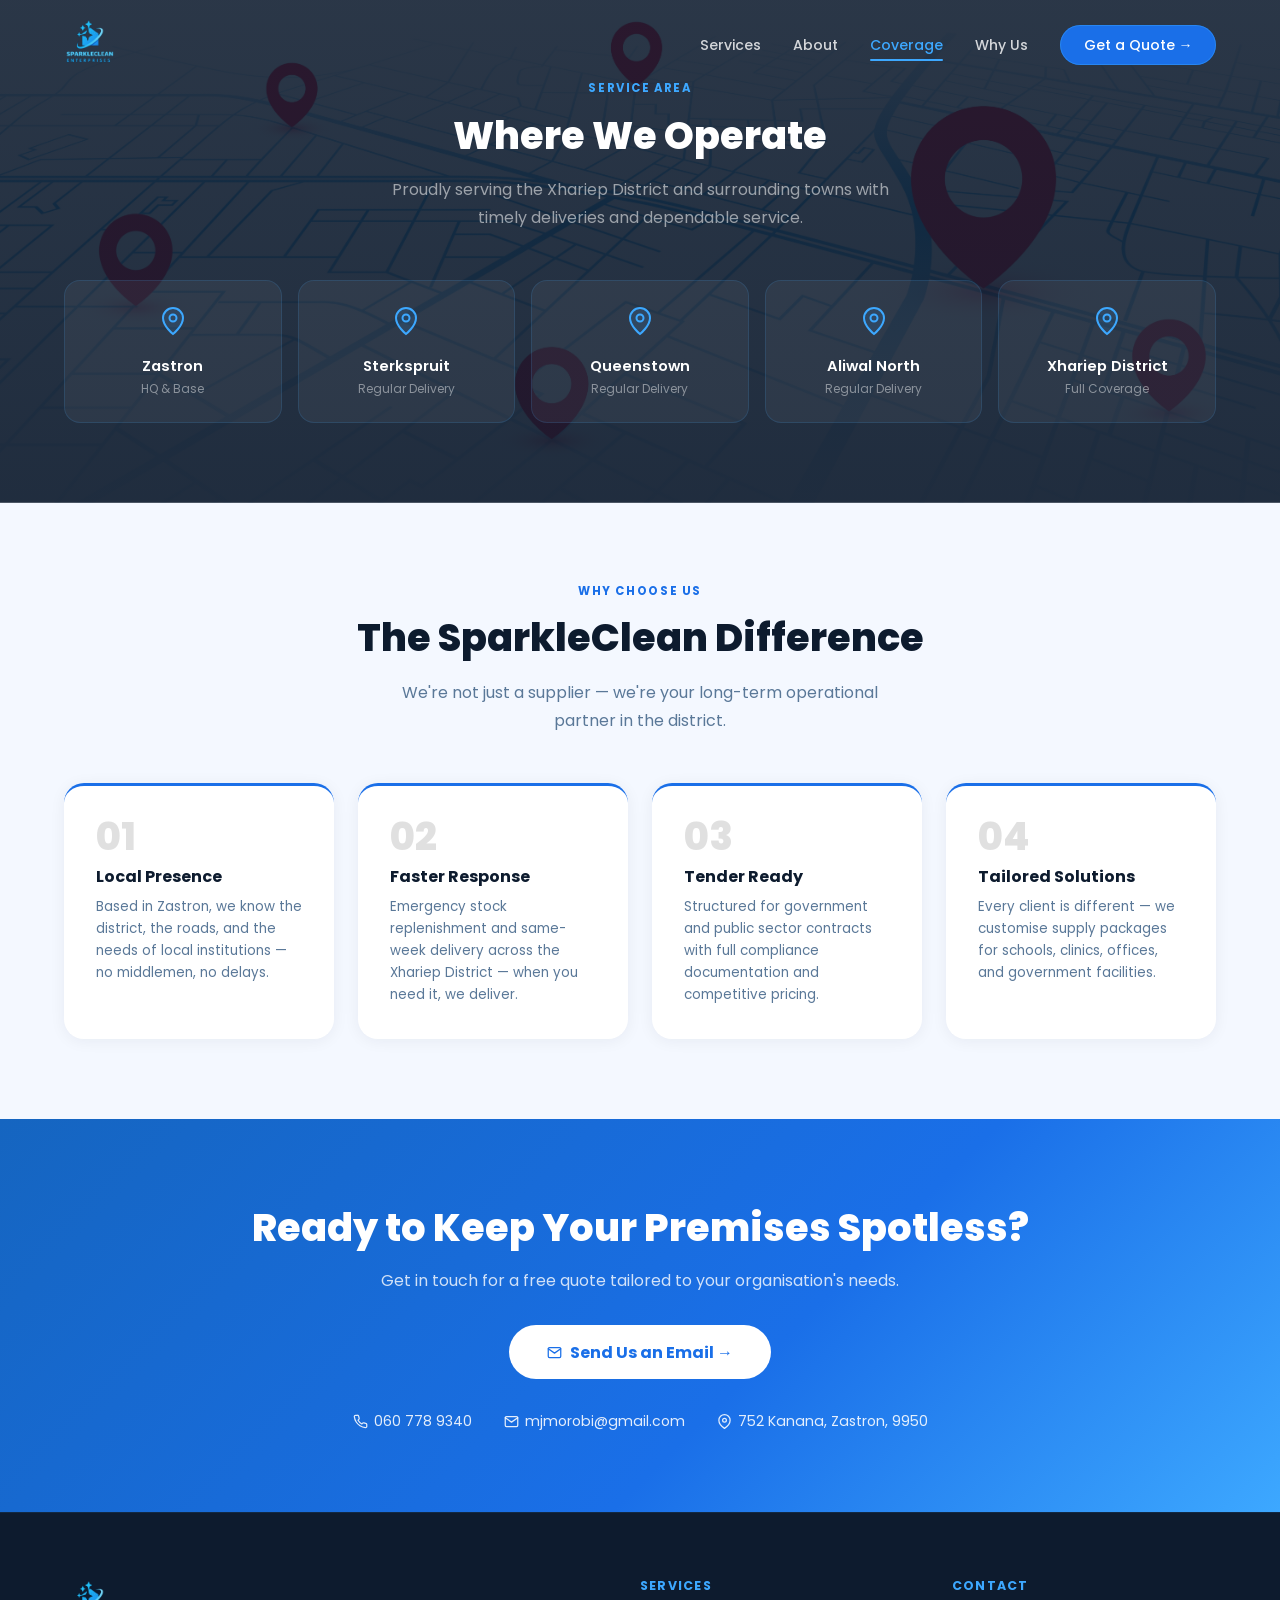
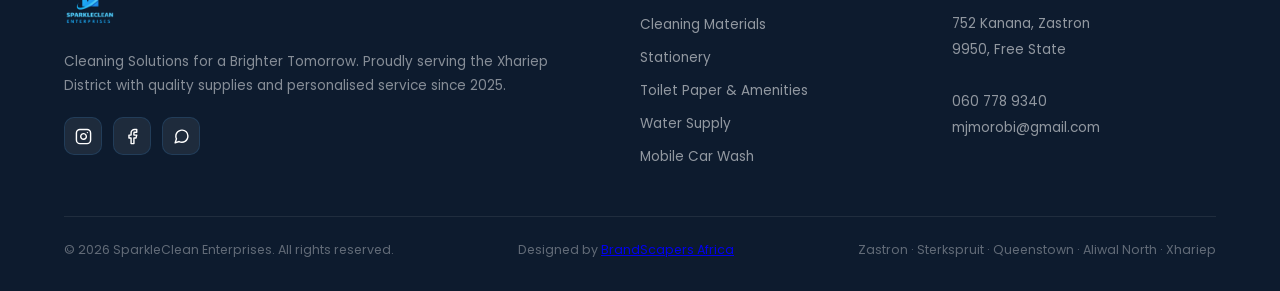
==== commit b62649a5: "update" ====
--- a/coverage.html
+++ b/coverage.html
@@ -165,7 +165,7 @@
 
   <div class="footer-bottom">
     <p id="copyright"></p>
-    <p>Designed and Developed by <a href="https://www.brandscapersafrica.com" target="_blank">Brand capers Africa</a></p>
+    <p>Designed by <a href="https://www.brandscapersafrica.com" target="_blank">BrandScapers Africa</a></p>
     <p>Zastron · Sterkspruit · Queenstown · Aliwal North · Xhariep</p>
   </div>
 </footer>
